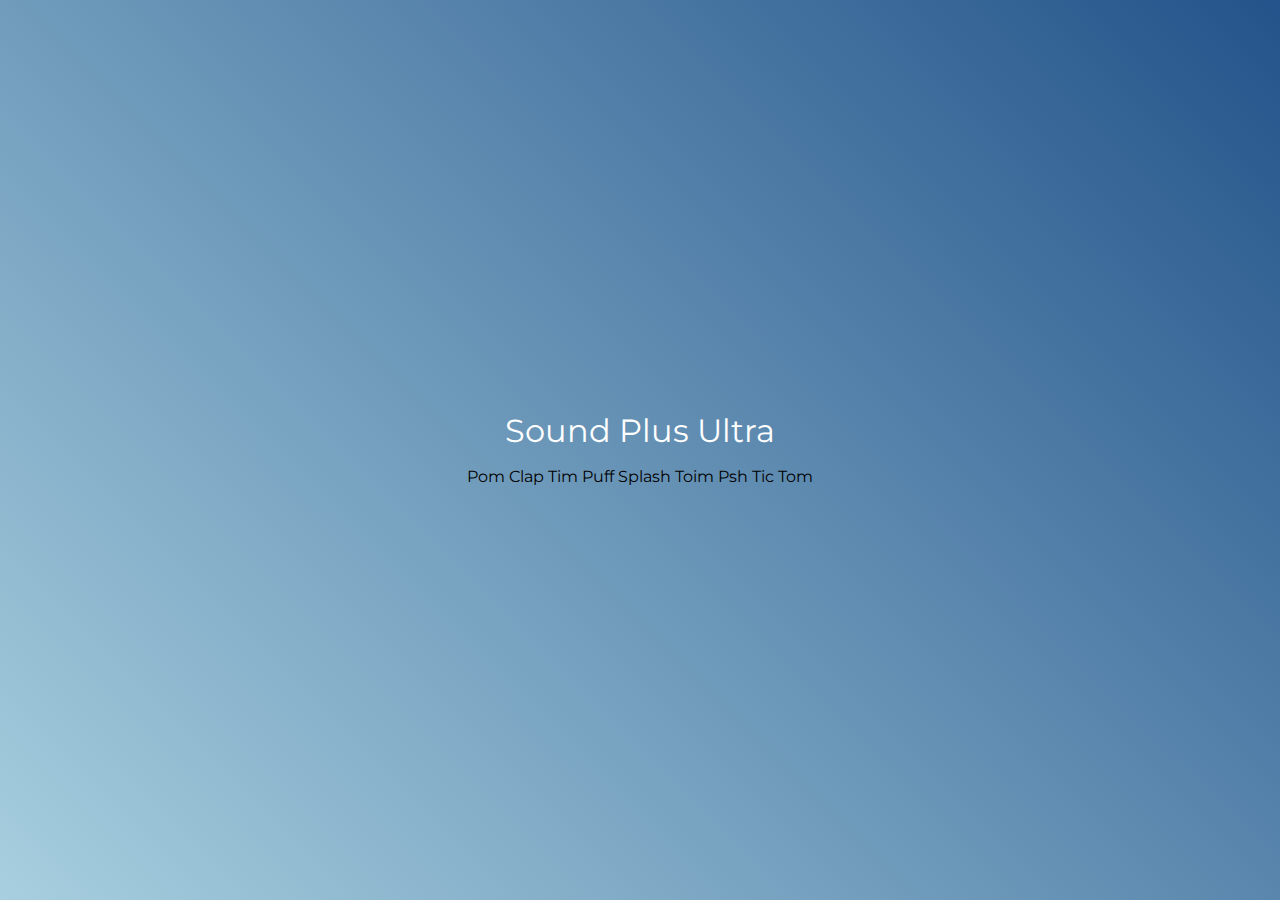
==== Dia 06/index.html @ 34ef4978 "Environment configuration and initial project structure" ====
<!DOCTYPE html>
<html lang="pt-BR">
<head>
    <meta charset="UTF-8">
    <meta name="author" content="Thiago Santos Tassinari">
    <meta name="email" content="devtassinari@gmail.com">
    <meta name="viewport" content="width=device-width, initial-scale=1.0">

    <title>🔊Sound Plus Ultra</title>

    <link rel="preconnect" href="https://fonts.googleapis.com">
    <link rel="preconnect" href="https://fonts.gstatic.com" crossorigin>
    <link href="https://fonts.googleapis.com/css2?family=Montserrat:wght@500;600&display=swap" rel="stylesheet">

    <link rel="icon" type="image/png" href="images/bateria.png">
    <link rel="stylesheet" href="./src/css/reset.css">
    <link rel="stylesheet" href="./src/css/styles.css">

</head>
<body>

    <h1>Sound Plus Ultra</h1>

    <section class="keyboard">
        <button class="key key_pom">Pom</button>
        <button class="key key_clap">Clap</button>
        <button class="key key_tim">Tim</button>

        <button class="key key_puff">Puff</button>
        <button class="key key_splash">Splash</button>
        <button class="key key_toim">Toim</button>

        <button class="key key_psh">Psh</button>
        <button class="key key_tic">Tic</button>
        <button class="key key_tom">Tom</button>
    </section>

    <audio src="sounds/keyq.wav" id="sound_key_pom"></audio>
    <audio src="sounds/keyw.wav" id="sound_key_clap"></audio>
    <audio src="sounds/keye.wav" id="sound_key_tim"></audio>
    <audio src="sounds/keya.wav" id="sound_key_puff"></audio>
    <audio src="sounds/keys.wav" id="sound_key_splash"></audio>
    <audio src="sounds/keyd.wav" id="sound_key_toim"></audio>
    <audio src="sounds/keyz.wav" id="sound_key_psh"></audio>
    <audio src="sounds/keyx.wav" id="sound_key_tic"></audio>
    <audio src="sounds/keyc.wav" id="sound_key_tom"></audio>

    <script src="./main.js"></script>

</body>
</html>
---- Dia 06/src/css/styles.css ----
:root {
    --cinza: #aaa;
    --vermelha: #e93d50;
    --vermelha-escura: #af303f;
    --branca: #fff;
    --luz: rgb(229, 255, 0);
}

body {
    align-items: center;
    background: linear-gradient(45deg, #a7cfdf 0%, #23538a 100%);
    display: flex;
    justify-content: center;
    flex-direction: column;
    font-family: 'Montserrat', sans-serif;
    min-height: 100vh;
}

h1 {
    color: var(--branca);
    margin-bottom: 20px;
    font-size: 2rem;
}
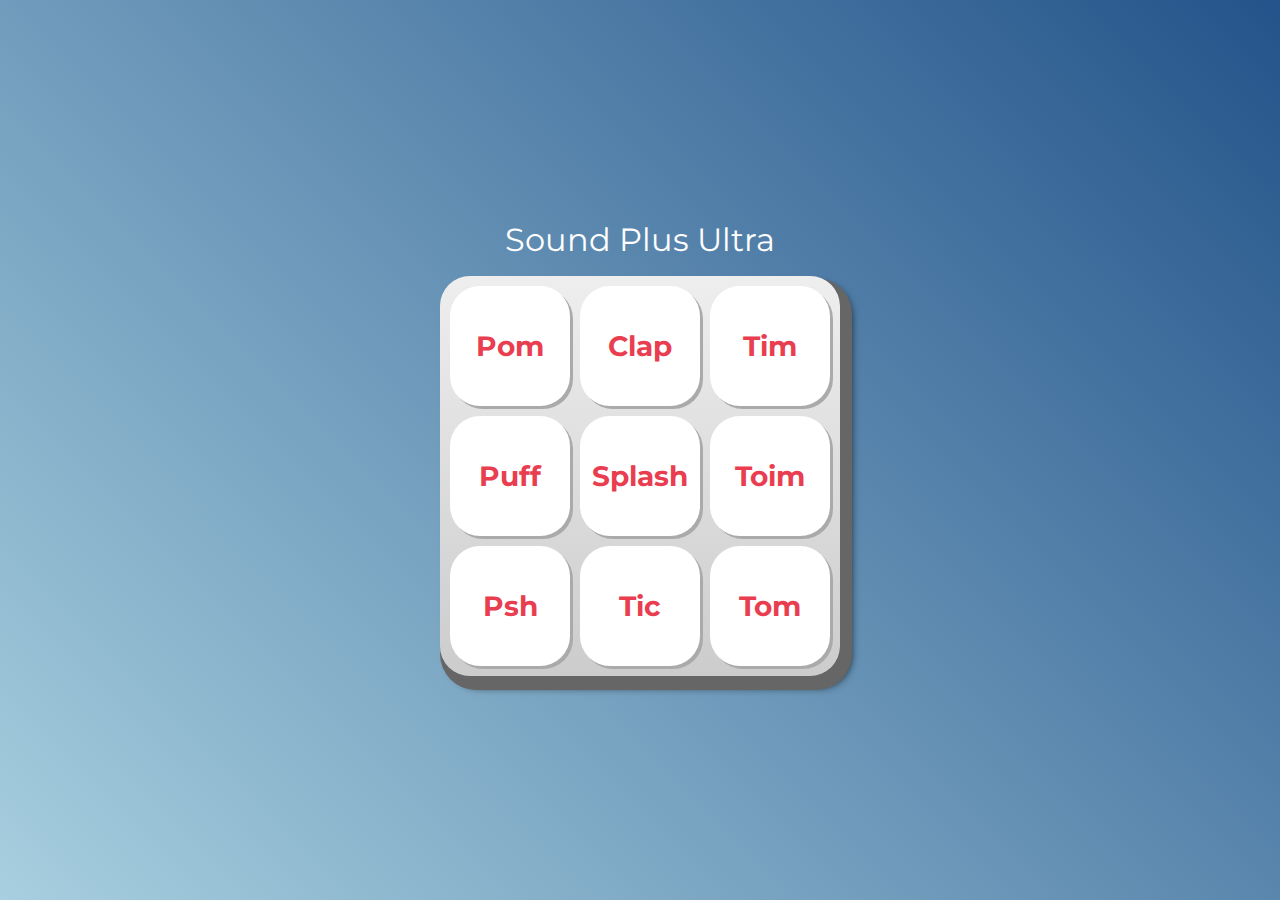
==== commit f8120e17: "Src path file of the sounds" ====
--- a/Dia 06/index.html
+++ b/Dia 06/index.html
@@ -35,15 +35,15 @@
         <button class="key key_tom">Tom</button>
     </section>
 
-    <audio src="sounds/keyq.wav" id="sound_key_pom"></audio>
-    <audio src="sounds/keyw.wav" id="sound_key_clap"></audio>
-    <audio src="sounds/keye.wav" id="sound_key_tim"></audio>
-    <audio src="sounds/keya.wav" id="sound_key_puff"></audio>
-    <audio src="sounds/keys.wav" id="sound_key_splash"></audio>
-    <audio src="sounds/keyd.wav" id="sound_key_toim"></audio>
-    <audio src="sounds/keyz.wav" id="sound_key_psh"></audio>
-    <audio src="sounds/keyx.wav" id="sound_key_tic"></audio>
-    <audio src="sounds/keyc.wav" id="sound_key_tom"></audio>
+    <audio src="./src/assets/sounds/keyq.wav" id="sound_key_pom"></audio>
+    <audio src="./src/assets/sounds/keyw.wav" id="sound_key_clap"></audio>
+    <audio src="./src/assets/sounds/keye.wav" id="sound_key_tim"></audio>
+    <audio src="./src/assets/sounds/keya.wav" id="sound_key_puff"></audio>
+    <audio src="./src/assets/sounds/keys.wav" id="sound_key_splash"></audio>
+    <audio src="./src/assets/sounds/keyd.wav" id="sound_key_toim"></audio>
+    <audio src="./src/assets/sounds/keyz.wav" id="sound_key_psh"></audio>
+    <audio src="./src/assets/sounds/keyx.wav" id="sound_key_tic"></audio>
+    <audio src="./src/assets/sounds/keyc.wav" id="sound_key_tom"></audio>
 
     <script src="./main.js"></script>
 
--- a/Dia 06/src/css/styles.css
+++ b/Dia 06/src/css/styles.css
@@ -20,4 +20,48 @@
     color: var(--branca);
     margin-bottom: 20px;
     font-size: 2rem;
+}
+
+.keyboard {
+    background: linear-gradient(to bottom, #eeeeee 0%,#cccccc 100%);
+    box-shadow: 6px 8px 0 6px #666, 10px 10px 10px #000;
+    border-radius: 30px;
+    display: grid;
+    gap: 10px;
+    grid-template-columns: repeat(3, 1fr);
+    padding: 10px;
+}
+
+.key {
+    background-color: var(--branca);
+    border-radius: 30px;
+    box-shadow: 3px 3px 0 var(--cinza);
+    color: var(--vermelha);
+    cursor: pointer;
+    height: 120px;
+    font-size: 1.75em;
+    font-weight: bold;
+    line-height: 120px;
+    text-align: center;
+    width: 120px;
+}  
+
+.key.press,
+.key:active {
+  background-color: var(--vermelha);
+  border: 4px solid  var(--vermelha);
+  box-shadow: 3px 3px 0 var(--vermelha-escura) inset;
+  color: var(--branca);
+  outline: none;
+}
+
+.key.focus,
+.key:focus {
+  outline: none;
+  box-shadow: 1px 1px 10px var(--luz);
+}
+
+.key.press:focus,
+.key:active:focus {
+  box-shadow: 3px 3px 0 var(--vermelha-escura) inset, 1px 1px 10px var(--luz);
 }